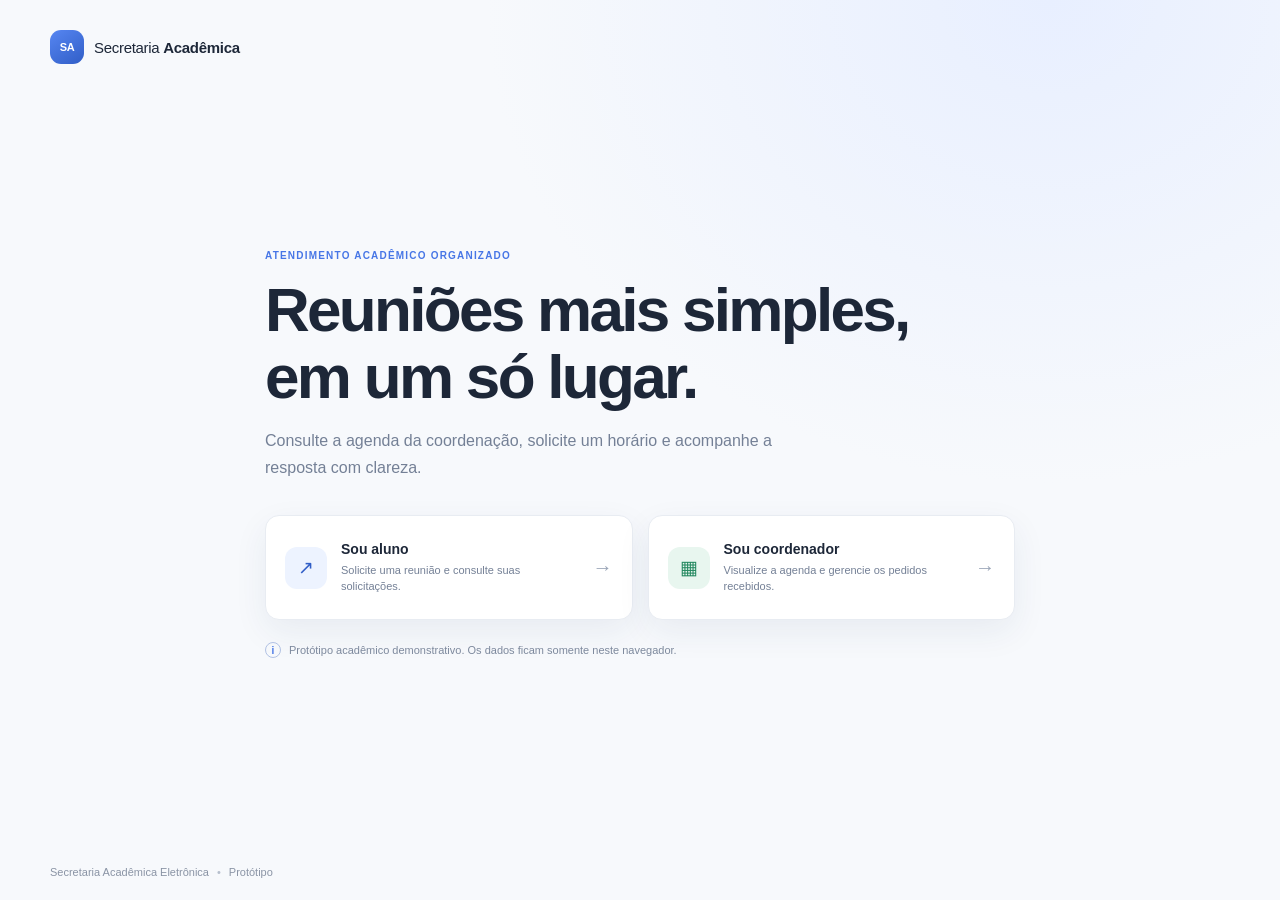
==== index.html @ 88408066 "Publish academic scheduling prototype Add a static academic scheduling prototype, documentation, tes" ====
<!doctype html>
<html lang="pt-BR">
<head>
  <meta charset="utf-8">
  <meta name="viewport" content="width=device-width, initial-scale=1">
  <meta name="description" content="Protótipo acadêmico para agendamento de reuniões entre alunos e coordenação.">
  <title>Secretaria Acadêmica | Agendamentos</title>
  <link rel="stylesheet" href="css/style.css">
</head>
<body class="landing-page">
  <main class="landing-shell">
    <a class="brand" href="index.html" aria-label="Secretaria Acadêmica, página inicial">
      <span class="brand-mark" aria-hidden="true">SA</span>
      <span>Secretaria <strong>Acadêmica</strong></span>
    </a>
    <section class="landing-content">
      <p class="eyebrow">Atendimento acadêmico organizado</p>
      <h1>Reuniões mais simples,<br>em um só lugar.</h1>
      <p class="lead">Consulte a agenda da coordenação, solicite um horário e acompanhe a resposta com clareza.</p>
      <div class="role-cards">
        <a class="role-card" href="aluno.html">
          <span class="role-icon student-icon" aria-hidden="true">↗</span>
          <span class="role-card-copy">
            <strong>Sou aluno</strong>
            <span>Solicite uma reunião e consulte suas solicitações.</span>
          </span>
          <span class="role-arrow" aria-hidden="true">→</span>
        </a>
        <a class="role-card" href="coordenador.html">
          <span class="role-icon coordinator-icon" aria-hidden="true">▦</span>
          <span class="role-card-copy">
            <strong>Sou coordenador</strong>
            <span>Visualize a agenda e gerencie os pedidos recebidos.</span>
          </span>
          <span class="role-arrow" aria-hidden="true">→</span>
        </a>
      </div>
      <p class="demo-note"><span aria-hidden="true">i</span> Protótipo acadêmico demonstrativo. Os dados ficam somente neste navegador.</p>
    </section>
    <footer class="landing-footer">Secretaria Acadêmica Eletrônica <span>•</span> Protótipo</footer>
  </main>
</body>
</html>
---- css/style.css ----
:root {
  color-scheme: light;
  --ink: #1d2738;
  --muted: #748096;
  --line: #e8ecf2;
  --paper: #ffffff;
  --canvas: #f6f8fb;
  --blue: #4776e6;
  --blue-dark: #315ec7;
  --blue-pale: #edf3ff;
  --green: #23885f;
  --green-pale: #e8f6ef;
  --amber: #ab710d;
  --amber-pale: #fff4dc;
  --red: #c34f56;
  --red-pale: #fff0ef;
  --shadow: 0 12px 34px rgba(34, 55, 94, .07);
  font-family: "Segoe UI", Arial, sans-serif;
  color: var(--ink);
  background: var(--canvas);
  font-synthesis: none;
  text-rendering: optimizeLegibility;
}

* { box-sizing: border-box; }
body { margin: 0; min-width: 320px; background: var(--canvas); }
button, input, textarea, select { font: inherit; }
button, a, input, textarea, select { -webkit-tap-highlight-color: transparent; }
button { color: inherit; }
a { color: inherit; text-decoration: none; }
button:focus-visible, a:focus-visible, input:focus-visible, textarea:focus-visible, select:focus-visible {
  outline: 3px solid rgba(71, 118, 230, .32);
  outline-offset: 2px;
}
h1, h2, h3, p { margin-top: 0; }
h1, h2, h3, .brand { font-family: "Segoe UI", Arial, sans-serif; }

.topbar {
  height: 72px;
  display: flex;
  align-items: center;
  gap: 48px;
  padding: 0 max(28px, calc((100vw - 1380px) / 2));
  background: var(--paper);
  border-bottom: 1px solid var(--line);
}
.brand { display: inline-flex; align-items: center; gap: 10px; white-space: nowrap; font-size: 15px; letter-spacing: -.3px; }
.brand strong { font-weight: 800; }
.brand-mark {
  display: grid;
  width: 34px;
  height: 34px;
  place-items: center;
  border-radius: 11px;
  background: linear-gradient(145deg, #5686f2, #315ec7);
  color: white;
  font-size: 11px;
  font-weight: 800;
  letter-spacing: -.5px;
}
.top-nav { display: flex; align-items: center; gap: 8px; height: 100%; }
.nav-link { height: 100%; display: inline-flex; align-items: center; padding: 0 14px; color: var(--muted); font-size: 13px; font-weight: 600; border-bottom: 2px solid transparent; }
.nav-link:hover, .nav-link.active { color: var(--blue-dark); }
.nav-link.active { border-bottom-color: var(--blue); }
.back-link { margin-left: auto; font-size: 13px; font-weight: 600; color: var(--muted); }
.back-link:hover, .site-footer a:hover { color: var(--blue-dark); }
.page-shell { width: min(1380px, calc(100% - 56px)); margin: 38px auto 54px; }
.page-heading { display: flex; align-items: center; justify-content: space-between; gap: 24px; margin-bottom: 26px; }
.page-heading h1 { margin: 0 0 7px; font-size: clamp(26px, 3vw, 34px); letter-spacing: -1.15px; line-height: 1.2; }
.page-heading p:not(.eyebrow) { margin: 0; color: var(--muted); font-size: 14px; line-height: 1.55; }
.eyebrow { margin: 0 0 7px; color: var(--blue); text-transform: uppercase; letter-spacing: 1.2px; font-size: 10px; font-weight: 700; }
.heading-badge { display: inline-flex; align-items: center; gap: 8px; padding: 10px 13px; border: 1px solid #f0dfb8; border-radius: 999px; background: #fffaf0; color: #876117; font-size: 12px; font-weight: 600; white-space: nowrap; }
.panel { background: var(--paper); border: 1px solid var(--line); border-radius: 15px; box-shadow: var(--shadow); }
.panel-heading { display: flex; align-items: center; justify-content: space-between; gap: 15px; }
.panel-heading h2 { margin: 0; font-size: 17px; letter-spacing: -.4px; }
.panel-heading .eyebrow { margin-bottom: 4px; }
.message-banner { margin: -7px 0 20px; padding: 12px 15px; border-radius: 10px; font-size: 13px; line-height: 1.5; }
.message-banner[hidden] { display: none; }
.message-banner.success { color: #176745; background: var(--green-pale); border: 1px solid #ccebd9; }
.message-banner.error { color: #983b43; background: var(--red-pale); border: 1px solid #f4d0d0; }
.message-banner.info { color: #3659a5; background: var(--blue-pale); border: 1px solid #d6e2fc; }
.button { min-height: 40px; display: inline-flex; align-items: center; justify-content: center; gap: 9px; padding: 0 16px; border: 0; border-radius: 9px; cursor: pointer; font-size: 12px; font-weight: 700; transition: background .16s ease, transform .16s ease; }
.button:hover { transform: translateY(-1px); }
.button-primary { background: var(--blue); color: white; box-shadow: 0 4px 10px rgba(71, 118, 230, .16); }
.button-primary:hover { background: var(--blue-dark); }
.button-secondary { background: var(--blue-pale); color: var(--blue-dark); }
.button-secondary:hover { background: #e1eaff; }
.icon-button { width: 32px; height: 32px; display: inline-grid; place-items: center; border: 1px solid var(--line); border-radius: 8px; background: white; color: #5e6c84; cursor: pointer; font-size: 21px; line-height: 1; }
.icon-button:hover { border-color: #c9d6f2; color: var(--blue-dark); background: #f8faff; }
.calendar-controls { display: inline-flex; align-items: center; gap: 10px; }
.calendar-controls > strong { min-width: 118px; text-align: center; font-size: 13px; }
.calendar-legend { display: flex; align-items: center; flex-wrap: wrap; gap: 17px; padding-top: 14px; color: var(--muted); font-size: 11px; }
.calendar-legend span { display: inline-flex; align-items: center; gap: 7px; }
.legend-dot, .status-dot { display: inline-block; flex: 0 0 auto; width: 8px; height: 8px; border-radius: 50%; }
.available-dot { background: #55b787; }
.approved-dot { background: #3ba876; }
.pending-dot { background: #e8af41; }
.refused-dot, .unavailable-dot { background: #d66b70; }
.site-footer { display: flex; justify-content: space-between; width: min(1380px, calc(100% - 56px)); margin: 0 auto; padding: 20px 0 24px; border-top: 1px solid var(--line); color: #8a94a5; font-size: 11px; }
.site-footer a { color: #68758a; }
.privacy-note { margin: 17px 0 0; color: #8a94a5; font-size: 11px; line-height: 1.5; }
.helper-text { margin: 0; color: var(--muted); font-size: 12px; line-height: 1.55; }
.visually-hidden { position: absolute; width: 1px; height: 1px; padding: 0; margin: -1px; overflow: hidden; clip: rect(0, 0, 0, 0); white-space: nowrap; border: 0; }

.landing-page { min-height: 100vh; display: flex; justify-content: center; background: radial-gradient(ellipse at 82% 0%, #e8efff 0, transparent 38%), #f7f9fc; }
.landing-shell { width: min(1180px, calc(100% - 56px)); min-height: 100vh; display: flex; flex-direction: column; padding: 30px 0 22px; }
.landing-content { width: min(750px, 100%); margin: auto; padding: 50px 0 72px; }
.landing-content .eyebrow { margin-bottom: 16px; }
.landing-content h1 { margin: 0 0 16px; font-size: clamp(39px, 6vw, 62px); line-height: 1.08; letter-spacing: -2.7px; }
.lead { max-width: 570px; margin: 0 0 34px; color: var(--muted); font-size: 16px; line-height: 1.7; }
.role-cards { display: grid; grid-template-columns: repeat(2, minmax(0, 1fr)); gap: 15px; }
.role-card { display: flex; align-items: center; gap: 14px; min-height: 105px; padding: 19px; border: 1px solid var(--line); border-radius: 14px; background: white; box-shadow: var(--shadow); transition: transform .18s ease, border-color .18s ease; }
.role-card:hover { transform: translateY(-3px); border-color: #cddafa; }
.role-icon { width: 42px; height: 42px; display: grid; place-items: center; border-radius: 12px; font-size: 19px; font-weight: 700; }
.student-icon { color: var(--blue-dark); background: var(--blue-pale); }
.coordinator-icon { color: var(--green); background: var(--green-pale); }
.role-card-copy { display: flex; flex: 1; flex-direction: column; gap: 5px; }
.role-card-copy strong { font-family: "Segoe UI", Arial, sans-serif; font-size: 14px; }
.role-card-copy > span { color: var(--muted); font-size: 11px; line-height: 1.5; }
.role-arrow { color: #9aa5b7; font-size: 20px; }
.demo-note { display: flex; align-items: center; gap: 8px; margin: 22px 0 0; color: #7d899d; font-size: 11px; }
.demo-note > span, .info-symbol { width: 16px; height: 16px; display: inline-grid; place-items: center; border: 1px solid #b2c2e4; border-radius: 50%; color: var(--blue); font-size: 10px; font-weight: 700; }
.landing-footer { display: flex; gap: 8px; color: #8a94a5; font-size: 11px; }
.landing-footer span { color: #b6bfcd; }

@media (max-width: 760px) {
  .topbar { height: 62px; gap: 14px; padding: 0 18px; }
  .brand { font-size: 13px; }
  .brand-mark { width: 31px; height: 31px; }
  .top-nav { gap: 0; margin-left: auto; }
  .nav-link { padding: 0 8px; font-size: 11px; }
  .back-link { display: none; }
  .page-shell { width: calc(100% - 32px); margin: 26px auto 38px; }
  .page-heading { align-items: flex-start; }
  .page-heading h1 { font-size: 27px; }
  .page-heading p:not(.eyebrow) { max-width: 500px; font-size: 12px; }
  .heading-badge { padding: 8px 10px; font-size: 10px; }
  .site-footer { width: calc(100% - 32px); }
  .landing-shell { width: calc(100% - 36px); }
  .landing-content { padding: 40px 0 54px; }
  .landing-content h1 { letter-spacing: -1.8px; }
}
@media (max-width: 500px) {
  .topbar { gap: 6px; padding: 0 12px; }
  .brand { gap: 7px; font-size: 11px; }
  .brand-mark { width: 28px; height: 28px; }
  .nav-link { padding: 0 6px; font-size: 10px; }
  .role-cards { grid-template-columns: 1fr; }
  .role-card { min-height: 90px; }
  .page-heading { display: block; }
  .heading-badge { margin-top: 14px; }
}
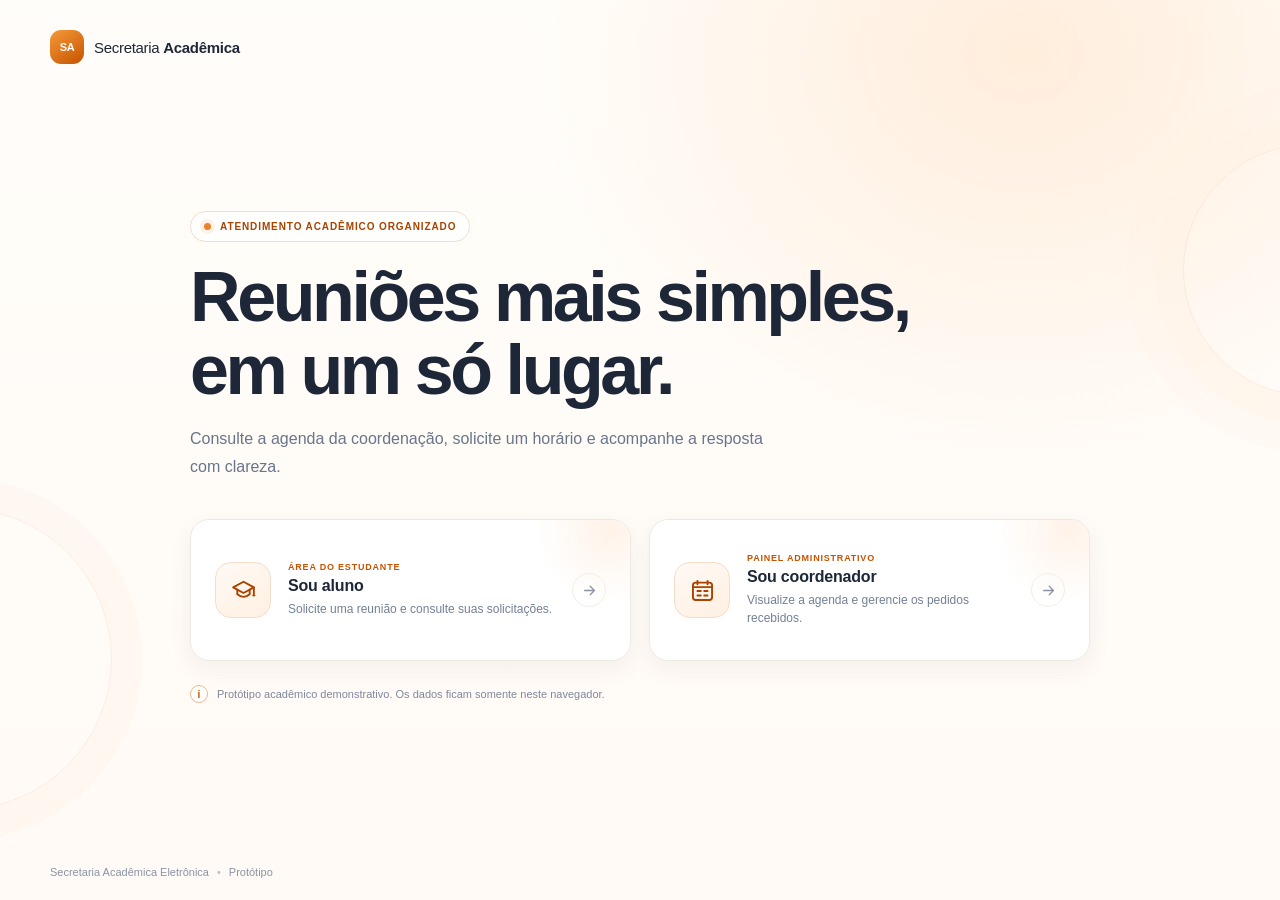
==== commit 2100d9b0: "Modernize landing page Co-authored-by: Copilot <223556219+Copilot@users.noreply.github.com>" ====
--- a/index.html
+++ b/index.html
@@ -14,28 +14,49 @@
       <span>Secretaria <strong>Acadêmica</strong></span>
     </a>
     <section class="landing-content">
-      <p class="eyebrow">Atendimento acadêmico organizado</p>
+      <p class="eyebrow"><span class="hero-status-dot" aria-hidden="true"></span> Atendimento acadêmico organizado</p>
       <h1>Reuniões mais simples,<br>em um só lugar.</h1>
       <p class="lead">Consulte a agenda da coordenação, solicite um horário e acompanhe a resposta com clareza.</p>
       <div class="role-cards">
         <a class="role-card" href="aluno.html">
-          <span class="role-icon student-icon" aria-hidden="true">↗</span>
+          <span class="role-icon student-icon" aria-hidden="true">
+            <svg viewBox="0 0 24 24" fill="none" focusable="false">
+              <path d="m2.8 9.2 9.2-5 9.2 5-9.2 5-9.2-5Z" stroke="currentColor" stroke-width="1.7" stroke-linejoin="round"/>
+              <path d="M6.5 11.3v4.1c3.4 2.8 7.6 2.8 11 0v-4.1M21.2 9.2v5.3" stroke="currentColor" stroke-width="1.7" stroke-linecap="round" stroke-linejoin="round"/>
+              <circle cx="21.2" cy="16.2" r="1.2" fill="currentColor"/>
+            </svg>
+          </span>
           <span class="role-card-copy">
+            <span class="role-kicker">Área do estudante</span>
             <strong>Sou aluno</strong>
             <span>Solicite uma reunião e consulte suas solicitações.</span>
           </span>
-          <span class="role-arrow" aria-hidden="true">→</span>
+          <span class="role-arrow" aria-hidden="true">
+            <svg viewBox="0 0 24 24" fill="none" focusable="false">
+              <path d="M5 12h14m-6-6 6 6-6 6" stroke="currentColor" stroke-width="1.8" stroke-linecap="round" stroke-linejoin="round"/>
+            </svg>
+          </span>
         </a>
         <a class="role-card" href="coordenador.html">
-          <span class="role-icon coordinator-icon" aria-hidden="true">▦</span>
+          <span class="role-icon coordinator-icon" aria-hidden="true">
+            <svg viewBox="0 0 24 24" fill="none" focusable="false">
+              <rect x="3.5" y="5" width="17" height="15.5" rx="2.4" stroke="currentColor" stroke-width="1.7"/>
+              <path d="M7.5 3.5v3M16.5 3.5v3M3.5 9h17M7.5 12.5h3m3 0h3m-9 4h3m3 0h3" stroke="currentColor" stroke-width="1.7" stroke-linecap="round"/>
+            </svg>
+          </span>
           <span class="role-card-copy">
+            <span class="role-kicker">Painel administrativo</span>
             <strong>Sou coordenador</strong>
             <span>Visualize a agenda e gerencie os pedidos recebidos.</span>
           </span>
-          <span class="role-arrow" aria-hidden="true">→</span>
+          <span class="role-arrow" aria-hidden="true">
+            <svg viewBox="0 0 24 24" fill="none" focusable="false">
+              <path d="M5 12h14m-6-6 6 6-6 6" stroke="currentColor" stroke-width="1.8" stroke-linecap="round" stroke-linejoin="round"/>
+            </svg>
+          </span>
         </a>
       </div>
-      <p class="demo-note"><span aria-hidden="true">i</span> Protótipo acadêmico demonstrativo. Os dados ficam somente neste navegador.</p>
+      <p class="demo-note"><span class="demo-note-icon" aria-hidden="true">i</span> Protótipo acadêmico demonstrativo. Os dados ficam somente neste navegador.</p>
     </section>
     <footer class="landing-footer">Secretaria Acadêmica Eletrônica <span>•</span> Protótipo</footer>
   </main>
--- a/css/style.css
+++ b/css/style.css
@@ -4,10 +4,10 @@
   --muted: #748096;
   --line: #e8ecf2;
   --paper: #ffffff;
-  --canvas: #f6f8fb;
-  --blue: #4776e6;
-  --blue-dark: #315ec7;
-  --blue-pale: #edf3ff;
+  --canvas: #fffaf5;
+  --orange: #c65300;
+  --orange-dark: #a84300;
+  --orange-pale: #fff1e5;
   --green: #23885f;
   --green-pale: #e8f6ef;
   --amber: #ab710d;
@@ -29,7 +29,7 @@
 button { color: inherit; }
 a { color: inherit; text-decoration: none; }
 button:focus-visible, a:focus-visible, input:focus-visible, textarea:focus-visible, select:focus-visible {
-  outline: 3px solid rgba(71, 118, 230, .32);
+  outline: 3px solid rgba(198, 83, 0, .32);
   outline-offset: 2px;
 }
 h1, h2, h3, p { margin-top: 0; }
@@ -52,7 +52,7 @@
   height: 34px;
   place-items: center;
   border-radius: 11px;
-  background: linear-gradient(145deg, #5686f2, #315ec7);
+  background: linear-gradient(145deg, #f59a38, #c65300);
   color: white;
   font-size: 11px;
   font-weight: 800;
@@ -60,15 +60,15 @@
 }
 .top-nav { display: flex; align-items: center; gap: 8px; height: 100%; }
 .nav-link { height: 100%; display: inline-flex; align-items: center; padding: 0 14px; color: var(--muted); font-size: 13px; font-weight: 600; border-bottom: 2px solid transparent; }
-.nav-link:hover, .nav-link.active { color: var(--blue-dark); }
-.nav-link.active { border-bottom-color: var(--blue); }
+.nav-link:hover, .nav-link.active { color: var(--orange-dark); }
+.nav-link.active { border-bottom-color: var(--orange); }
 .back-link { margin-left: auto; font-size: 13px; font-weight: 600; color: var(--muted); }
-.back-link:hover, .site-footer a:hover { color: var(--blue-dark); }
+.back-link:hover, .site-footer a:hover { color: var(--orange-dark); }
 .page-shell { width: min(1380px, calc(100% - 56px)); margin: 38px auto 54px; }
 .page-heading { display: flex; align-items: center; justify-content: space-between; gap: 24px; margin-bottom: 26px; }
 .page-heading h1 { margin: 0 0 7px; font-size: clamp(26px, 3vw, 34px); letter-spacing: -1.15px; line-height: 1.2; }
 .page-heading p:not(.eyebrow) { margin: 0; color: var(--muted); font-size: 14px; line-height: 1.55; }
-.eyebrow { margin: 0 0 7px; color: var(--blue); text-transform: uppercase; letter-spacing: 1.2px; font-size: 10px; font-weight: 700; }
+.eyebrow { margin: 0 0 7px; color: var(--orange); text-transform: uppercase; letter-spacing: 1.2px; font-size: 10px; font-weight: 700; }
 .heading-badge { display: inline-flex; align-items: center; gap: 8px; padding: 10px 13px; border: 1px solid #f0dfb8; border-radius: 999px; background: #fffaf0; color: #876117; font-size: 12px; font-weight: 600; white-space: nowrap; }
 .panel { background: var(--paper); border: 1px solid var(--line); border-radius: 15px; box-shadow: var(--shadow); }
 .panel-heading { display: flex; align-items: center; justify-content: space-between; gap: 15px; }
@@ -78,17 +78,30 @@
 .message-banner[hidden] { display: none; }
 .message-banner.success { color: #176745; background: var(--green-pale); border: 1px solid #ccebd9; }
 .message-banner.error { color: #983b43; background: var(--red-pale); border: 1px solid #f4d0d0; }
-.message-banner.info { color: #3659a5; background: var(--blue-pale); border: 1px solid #d6e2fc; }
+.message-banner.info { color: var(--orange-dark); background: var(--orange-pale); border: 1px solid #f2c9a7; }
 .button { min-height: 40px; display: inline-flex; align-items: center; justify-content: center; gap: 9px; padding: 0 16px; border: 0; border-radius: 9px; cursor: pointer; font-size: 12px; font-weight: 700; transition: background .16s ease, transform .16s ease; }
 .button:hover { transform: translateY(-1px); }
-.button-primary { background: var(--blue); color: white; box-shadow: 0 4px 10px rgba(71, 118, 230, .16); }
-.button-primary:hover { background: var(--blue-dark); }
-.button-secondary { background: var(--blue-pale); color: var(--blue-dark); }
-.button-secondary:hover { background: #e1eaff; }
+.button-primary { background: var(--orange); color: white; box-shadow: 0 4px 10px rgba(198, 83, 0, .18); }
+.button-primary:hover { background: var(--orange-dark); }
+.button-secondary { background: var(--orange-pale); color: var(--orange-dark); }
+.button-secondary:hover { background: #ffe4cd; }
 .icon-button { width: 32px; height: 32px; display: inline-grid; place-items: center; border: 1px solid var(--line); border-radius: 8px; background: white; color: #5e6c84; cursor: pointer; font-size: 21px; line-height: 1; }
-.icon-button:hover { border-color: #c9d6f2; color: var(--blue-dark); background: #f8faff; }
+.icon-button:hover { border-color: #e9b88f; color: var(--orange-dark); background: #fffaf5; }
 .calendar-controls { display: inline-flex; align-items: center; gap: 10px; }
 .calendar-controls > strong { min-width: 118px; text-align: center; font-size: 13px; }
+.calendar-grid { width: 100%; }
+.month-grid { display: grid; grid-template-columns: repeat(7, minmax(0, 1fr)); }
+.weekday-label { padding: 10px 4px; text-align: center; color: #8b95a6; font-size: 10px; font-weight: 700; text-transform: uppercase; letter-spacing: .45px; }
+.calendar-day { position: relative; min-width: 0; min-height: 72px; padding: 7px 5px; border: 1px solid #edf0f5; background: white; text-align: center; cursor: default; }
+.calendar-day:not(.calendar-day-readonly):hover:not(:disabled) { z-index: 1; border-color: #e9b88f; background: #fffaf5; cursor: pointer; }
+.calendar-day:disabled { cursor: default; }
+.calendar-day.outside-month { color: #c0c6d0; background: #fbfcfe; }
+.calendar-day.is-past { color: #bdc3cc; background: #f8f9fb; }
+.calendar-day.is-today .day-number { border: 1px solid #e8ad7d; color: var(--orange-dark); }
+.calendar-day.is-selected { z-index: 2; background: var(--orange-pale); box-shadow: inset 0 0 0 1px var(--orange); }
+.day-number { display: inline-grid; min-width: 25px; height: 25px; place-items: center; border-radius: 50%; font-size: 11px; font-weight: 600; }
+.day-indicators { display: flex; justify-content: center; gap: 3px; margin-top: 5px; }
+.day-indicators .legend-dot { width: 5px; height: 5px; }
 .calendar-legend { display: flex; align-items: center; flex-wrap: wrap; gap: 17px; padding-top: 14px; color: var(--muted); font-size: 11px; }
 .calendar-legend span { display: inline-flex; align-items: center; gap: 7px; }
 .legend-dot, .status-dot { display: inline-block; flex: 0 0 auto; width: 8px; height: 8px; border-radius: 50%; }
@@ -102,24 +115,34 @@
 .helper-text { margin: 0; color: var(--muted); font-size: 12px; line-height: 1.55; }
 .visually-hidden { position: absolute; width: 1px; height: 1px; padding: 0; margin: -1px; overflow: hidden; clip: rect(0, 0, 0, 0); white-space: nowrap; border: 0; }
 
-.landing-page { min-height: 100vh; display: flex; justify-content: center; background: radial-gradient(ellipse at 82% 0%, #e8efff 0, transparent 38%), #f7f9fc; }
-.landing-shell { width: min(1180px, calc(100% - 56px)); min-height: 100vh; display: flex; flex-direction: column; padding: 30px 0 22px; }
-.landing-content { width: min(750px, 100%); margin: auto; padding: 50px 0 72px; }
-.landing-content .eyebrow { margin-bottom: 16px; }
-.landing-content h1 { margin: 0 0 16px; font-size: clamp(39px, 6vw, 62px); line-height: 1.08; letter-spacing: -2.7px; }
-.lead { max-width: 570px; margin: 0 0 34px; color: var(--muted); font-size: 16px; line-height: 1.7; }
-.role-cards { display: grid; grid-template-columns: repeat(2, minmax(0, 1fr)); gap: 15px; }
-.role-card { display: flex; align-items: center; gap: 14px; min-height: 105px; padding: 19px; border: 1px solid var(--line); border-radius: 14px; background: white; box-shadow: var(--shadow); transition: transform .18s ease, border-color .18s ease; }
-.role-card:hover { transform: translateY(-3px); border-color: #cddafa; }
-.role-icon { width: 42px; height: 42px; display: grid; place-items: center; border-radius: 12px; font-size: 19px; font-weight: 700; }
-.student-icon { color: var(--blue-dark); background: var(--blue-pale); }
-.coordinator-icon { color: var(--green); background: var(--green-pale); }
-.role-card-copy { display: flex; flex: 1; flex-direction: column; gap: 5px; }
-.role-card-copy strong { font-family: "Segoe UI", Arial, sans-serif; font-size: 14px; }
-.role-card-copy > span { color: var(--muted); font-size: 11px; line-height: 1.5; }
-.role-arrow { color: #9aa5b7; font-size: 20px; }
-.demo-note { display: flex; align-items: center; gap: 8px; margin: 22px 0 0; color: #7d899d; font-size: 11px; }
-.demo-note > span, .info-symbol { width: 16px; height: 16px; display: inline-grid; place-items: center; border: 1px solid #b2c2e4; border-radius: 50%; color: var(--blue); font-size: 10px; font-weight: 700; }
+.landing-page { position: relative; min-height: 100vh; display: flex; justify-content: center; overflow: hidden; background: radial-gradient(ellipse at 80% 6%, rgba(255, 218, 183, .44), transparent 34%), linear-gradient(180deg, #fffdfa 0%, #fffaf5 100%); }
+.landing-page::before, .landing-page::after { position: fixed; z-index: 0; width: 250px; height: 250px; border: 1px solid rgba(198, 83, 0, .08); border-radius: 50%; content: ""; pointer-events: none; }
+.landing-page::before { top: 16%; right: -155px; box-shadow: 0 0 0 28px rgba(255, 241, 229, .38), 0 0 0 57px rgba(255, 241, 229, .24); }
+.landing-page::after { bottom: 10%; left: -190px; width: 300px; height: 300px; box-shadow: 0 0 0 30px rgba(255, 241, 229, .34); }
+.landing-shell { position: relative; z-index: 1; width: min(1180px, calc(100% - 56px)); min-height: 100vh; display: flex; flex-direction: column; padding: 30px 0 22px; }
+.landing-content { width: min(900px, 100%); margin: auto; padding: 70px 0 86px; }
+.landing-content .eyebrow { display: inline-flex; align-items: center; gap: 9px; margin-bottom: 19px; padding: 9px 13px; border: 1px solid #f3ddcb; border-radius: 999px; background: rgba(255, 255, 255, .76); color: var(--orange-dark); letter-spacing: .9px; }
+.hero-status-dot { width: 7px; height: 7px; border-radius: 50%; background: #e7832c; box-shadow: 0 0 0 4px #fff1e5; }
+.landing-content h1 { max-width: 780px; margin: 0 0 18px; font-size: clamp(43px, 6.5vw, 70px); line-height: 1.045; letter-spacing: -3.4px; }
+.lead { max-width: 600px; margin: 0 0 38px; color: #68758a; font-size: 16px; line-height: 1.75; }
+.role-cards { display: grid; grid-template-columns: repeat(2, minmax(0, 1fr)); gap: 18px; }
+.role-card { position: relative; isolation: isolate; display: flex; align-items: center; gap: 17px; min-height: 142px; overflow: hidden; padding: 24px; border: 1px solid #ece8e2; border-radius: 19px; background: rgba(255, 255, 255, .94); box-shadow: 0 8px 26px rgba(61, 43, 26, .055); transition: transform .24s cubic-bezier(.2, .75, .25, 1), border-color .24s ease, box-shadow .24s ease; }
+.role-card::before { position: absolute; z-index: -1; top: -65px; right: -55px; width: 150px; height: 150px; border-radius: 50%; background: radial-gradient(circle, rgba(255, 241, 229, .88), rgba(255, 241, 229, 0) 70%); content: ""; transition: transform .28s ease, opacity .28s ease; }
+.role-card:hover, .role-card:focus-visible { z-index: 2; transform: translateY(-8px); border-color: #e9b88f; box-shadow: 0 22px 42px rgba(103, 65, 30, .13); }
+.role-card:hover::before, .role-card:focus-visible::before { transform: scale(1.3); }
+.role-icon { flex: 0 0 auto; width: 56px; height: 56px; display: grid; place-items: center; border: 1px solid #f3ddcb; border-radius: 16px; background: linear-gradient(145deg, #fffaf5, #fff0e2); color: var(--orange-dark); }
+.role-icon svg { width: 27px; height: 27px; }
+.student-icon { color: var(--orange-dark); }
+.coordinator-icon { color: var(--orange-dark); }
+.role-card-copy { display: flex; min-width: 0; flex: 1; flex-direction: column; gap: 5px; }
+.role-card-copy .role-kicker { color: var(--orange); font-size: 9px; font-weight: 700; letter-spacing: .8px; text-transform: uppercase; }
+.role-card-copy strong { font-family: "Segoe UI", Arial, sans-serif; font-size: 16px; letter-spacing: -.2px; }
+.role-card-copy > span:last-child { color: var(--muted); font-size: 12px; line-height: 1.5; }
+.role-arrow { flex: 0 0 auto; width: 34px; height: 34px; display: grid; place-items: center; border: 1px solid #f0ede8; border-radius: 50%; color: #8a94a5; transition: transform .24s ease, border-color .24s ease, background .24s ease, color .24s ease; }
+.role-arrow svg { width: 17px; height: 17px; }
+.role-card:hover .role-arrow, .role-card:focus-visible .role-arrow { transform: translateX(3px); border-color: var(--orange); background: var(--orange); color: white; }
+.demo-note { display: flex; align-items: center; gap: 9px; margin: 24px 0 0; color: #7d899d; font-size: 11px; }
+.demo-note > .demo-note-icon, .info-symbol { width: 18px; height: 18px; display: inline-grid; flex: 0 0 auto; place-items: center; border: 1px solid #e9b88f; border-radius: 50%; background: white; color: var(--orange); font-size: 10px; font-weight: 700; }
 .landing-footer { display: flex; gap: 8px; color: #8a94a5; font-size: 11px; }
 .landing-footer span { color: #b6bfcd; }
 
@@ -137,16 +160,31 @@
   .heading-badge { padding: 8px 10px; font-size: 10px; }
   .site-footer { width: calc(100% - 32px); }
   .landing-shell { width: calc(100% - 36px); }
-  .landing-content { padding: 40px 0 54px; }
+  .landing-content { padding: 48px 0 60px; }
   .landing-content h1 { letter-spacing: -1.8px; }
+}
+@media (max-width: 580px) {
+  .calendar-day { min-height: 57px; padding: 4px 2px; }
+  .weekday-label { padding: 8px 1px; font-size: 8px; }
+  .day-number { min-width: 22px; height: 22px; font-size: 10px; }
 }
 @media (max-width: 500px) {
   .topbar { gap: 6px; padding: 0 12px; }
   .brand { gap: 7px; font-size: 11px; }
   .brand-mark { width: 28px; height: 28px; }
   .nav-link { padding: 0 6px; font-size: 10px; }
-  .role-cards { grid-template-columns: 1fr; }
-  .role-card { min-height: 90px; }
+  .role-cards { grid-template-columns: 1fr; gap: 12px; }
+  .role-card { min-height: 108px; padding: 17px; gap: 12px; border-radius: 15px; }
+  .role-icon { width: 46px; height: 46px; border-radius: 13px; }
+  .role-icon svg { width: 23px; height: 23px; }
+  .role-card:hover, .role-card:focus-visible { transform: translateY(-5px); }
+  .landing-content h1 { font-size: clamp(39px, 11vw, 52px); letter-spacing: -2px; }
+  .lead { font-size: 14px; }
+  .landing-page::before { right: -210px; }
+  .landing-page::after { left: -240px; }
   .page-heading { display: block; }
   .heading-badge { margin-top: 14px; }
 }
+@media (prefers-reduced-motion: reduce) {
+  *, *::before, *::after { scroll-behavior: auto !important; transition-duration: .01ms !important; animation-duration: .01ms !important; animation-iteration-count: 1 !important; }
+}
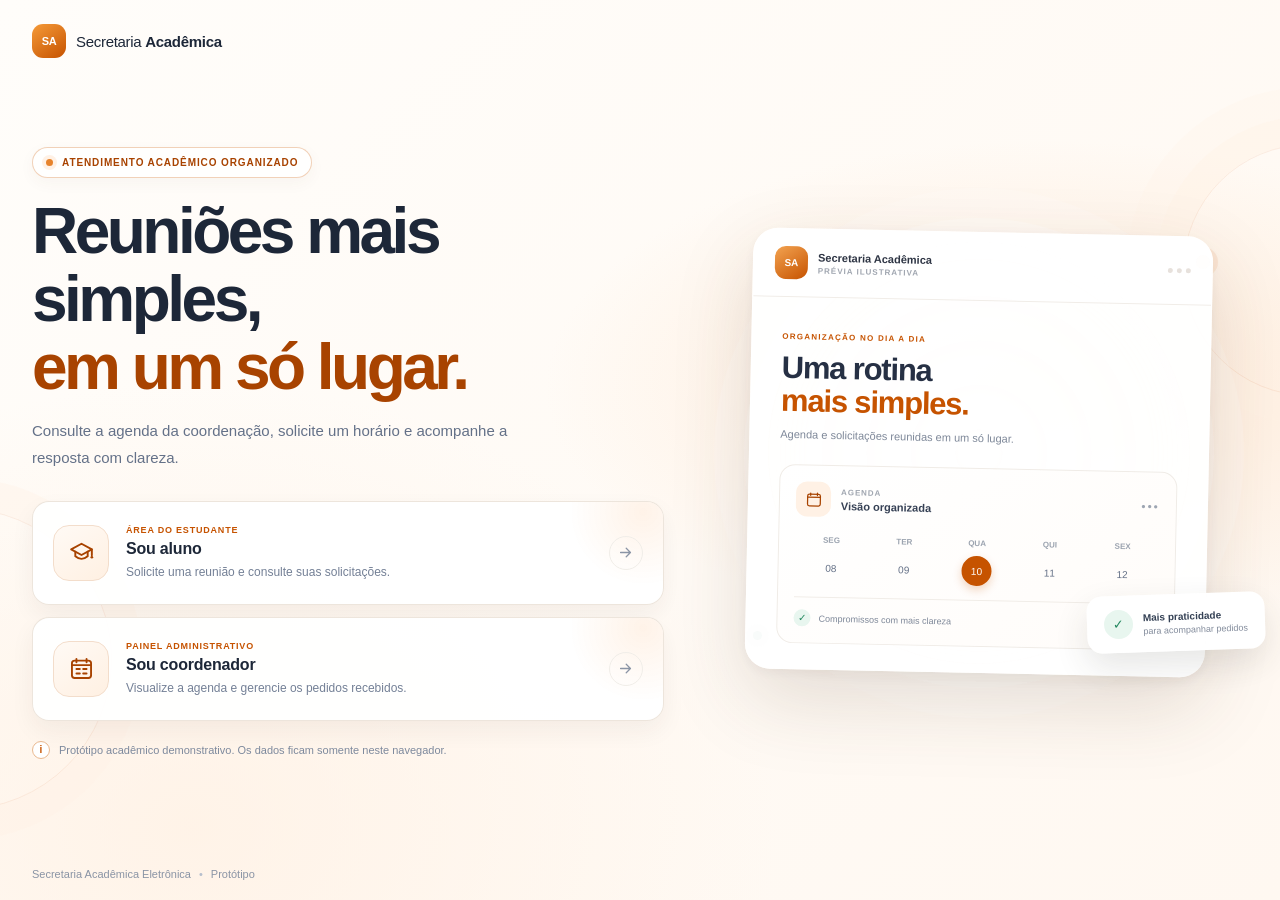
==== commit 2d7e44ae: "Refresh academic portal home page Co-authored-by: Copilot <223556219+Copilot@users.noreply.github.co" ====
--- a/index.html
+++ b/index.html
@@ -15,7 +15,7 @@
     </a>
     <section class="landing-content">
       <p class="eyebrow"><span class="hero-status-dot" aria-hidden="true"></span> Atendimento acadêmico organizado</p>
-      <h1>Reuniões mais simples,<br>em um só lugar.</h1>
+      <h1>Reuniões mais simples,<br><span>em um só lugar.</span></h1>
       <p class="lead">Consulte a agenda da coordenação, solicite um horário e acompanhe a resposta com clareza.</p>
       <div class="role-cards">
         <a class="role-card" href="aluno.html">
@@ -58,6 +58,43 @@
       </div>
       <p class="demo-note"><span class="demo-note-icon" aria-hidden="true">i</span> Protótipo acadêmico demonstrativo. Os dados ficam somente neste navegador.</p>
     </section>
+    <div class="landing-visual" aria-hidden="true">
+      <div class="visual-orbit visual-orbit-one"></div>
+      <div class="visual-orbit visual-orbit-two"></div>
+      <div class="preview-window">
+        <div class="preview-window-header">
+          <span class="preview-brand-mark">SA</span>
+          <span class="preview-brand-copy"><strong>Secretaria Acadêmica</strong><small>PRÉVIA ILUSTRATIVA</small></span>
+          <span class="preview-window-dots"><i></i><i></i><i></i></span>
+        </div>
+        <div class="preview-content">
+          <div class="preview-heading">
+            <span class="preview-kicker">ORGANIZAÇÃO NO DIA A DIA</span>
+            <strong>Uma rotina<br><span>mais simples.</span></strong>
+            <p>Agenda e solicitações reunidas em um só lugar.</p>
+          </div>
+          <div class="preview-agenda">
+            <div class="preview-agenda-heading">
+              <span class="preview-calendar-icon">
+                <svg viewBox="0 0 24 24" fill="none" focusable="false">
+                  <rect x="3.5" y="5" width="17" height="15.5" rx="2.4" stroke="currentColor" stroke-width="1.7"/>
+                  <path d="M7.5 3.5v3M16.5 3.5v3M3.5 9h17" stroke="currentColor" stroke-width="1.7" stroke-linecap="round"/>
+                </svg>
+              </span>
+              <span><small>AGENDA</small><strong>Visão organizada</strong></span>
+              <span class="preview-agenda-more">•••</span>
+            </div>
+            <div class="preview-weekdays"><span>SEG</span><span>TER</span><span>QUA</span><span>QUI</span><span>SEX</span></div>
+            <div class="preview-days"><i>08</i><i>09</i><i class="preview-day-active">10</i><i>11</i><i>12</i></div>
+            <div class="preview-agenda-footer"><span class="preview-check">✓</span><span>Compromissos com mais clareza</span></div>
+          </div>
+        </div>
+      </div>
+      <div class="preview-float-card">
+        <span class="preview-float-icon">✓</span>
+        <span><strong>Mais praticidade</strong><small>para acompanhar pedidos</small></span>
+      </div>
+    </div>
     <footer class="landing-footer">Secretaria Acadêmica Eletrônica <span>•</span> Protótipo</footer>
   </main>
 </body>
--- a/css/style.css
+++ b/css/style.css
@@ -62,8 +62,30 @@
 .nav-link { height: 100%; display: inline-flex; align-items: center; padding: 0 14px; color: var(--muted); font-size: 13px; font-weight: 600; border-bottom: 2px solid transparent; }
 .nav-link:hover, .nav-link.active { color: var(--orange-dark); }
 .nav-link.active { border-bottom-color: var(--orange); }
-.back-link { margin-left: auto; font-size: 13px; font-weight: 600; color: var(--muted); }
-.back-link:hover, .site-footer a:hover { color: var(--orange-dark); }
+.back-link, .site-footer a {
+  display: inline-flex;
+  align-items: center;
+  justify-content: center;
+  gap: 8px;
+  border: 1px solid #f0dfce;
+  border-radius: 12px;
+  background: linear-gradient(145deg, #fff 0%, #fff8f1 100%);
+  color: var(--orange-dark);
+  font-size: 12px;
+  font-weight: 700;
+  box-shadow: 0 3px 9px rgba(65, 48, 34, .045);
+  transition: transform .16s ease, border-color .16s ease, background .16s ease, box-shadow .16s ease;
+}
+.back-link { min-height: 40px; margin-left: auto; padding: 0 14px; }
+.back-link-icon { width: 16px; height: 16px; flex: 0 0 auto; transition: transform .16s ease; }
+.back-link:hover, .site-footer a:hover {
+  transform: translateY(-1px);
+  border-color: #e7bc9a;
+  background: #fff3e8;
+  color: var(--orange-dark);
+  box-shadow: 0 6px 14px rgba(100, 63, 34, .09);
+}
+.back-link:hover .back-link-icon { transform: translateX(-2px); }
 .page-shell { width: min(1380px, calc(100% - 56px)); margin: 38px auto 54px; }
 .page-heading { display: flex; align-items: center; justify-content: space-between; gap: 24px; margin-bottom: 26px; }
 .page-heading h1 { margin: 0 0 7px; font-size: clamp(26px, 3vw, 34px); letter-spacing: -1.15px; line-height: 1.2; }
@@ -85,6 +107,8 @@
 .button-primary:hover { background: var(--orange-dark); }
 .button-secondary { background: var(--orange-pale); color: var(--orange-dark); }
 .button-secondary:hover { background: #ffe4cd; }
+.button-danger { border: 1px solid #f1d0d0; background: #fff5f4; color: #a63e45; }
+.button-danger:hover { border-color: #e7aaaa; background: #ffe9e7; }
 .icon-button { width: 32px; height: 32px; display: inline-grid; place-items: center; border: 1px solid var(--line); border-radius: 8px; background: white; color: #5e6c84; cursor: pointer; font-size: 21px; line-height: 1; }
 .icon-button:hover { border-color: #e9b88f; color: var(--orange-dark); background: #fffaf5; }
 .calendar-controls { display: inline-flex; align-items: center; gap: 10px; }
@@ -110,7 +134,7 @@
 .pending-dot { background: #e8af41; }
 .refused-dot, .unavailable-dot { background: #d66b70; }
 .site-footer { display: flex; justify-content: space-between; width: min(1380px, calc(100% - 56px)); margin: 0 auto; padding: 20px 0 24px; border-top: 1px solid var(--line); color: #8a94a5; font-size: 11px; }
-.site-footer a { color: #68758a; }
+.site-footer a { min-height: 36px; padding: 0 12px; font-size: 11px; }
 .privacy-note { margin: 17px 0 0; color: #8a94a5; font-size: 11px; line-height: 1.5; }
 .helper-text { margin: 0; color: var(--muted); font-size: 12px; line-height: 1.55; }
 .visually-hidden { position: absolute; width: 1px; height: 1px; padding: 0; margin: -1px; overflow: hidden; clip: rect(0, 0, 0, 0); white-space: nowrap; border: 0; }
@@ -188,3 +212,498 @@
 @media (prefers-reduced-motion: reduce) {
   *, *::before, *::after { scroll-behavior: auto !important; transition-duration: .01ms !important; animation-duration: .01ms !important; animation-iteration-count: 1 !important; }
 }
+
+.topbar {
+  position: sticky;
+  top: 0;
+  z-index: 20;
+  background: rgba(255, 255, 255, .94);
+  backdrop-filter: blur(14px);
+}
+.top-nav { gap: 5px; }
+.nav-link {
+  height: 38px;
+  padding: 0 13px;
+  border: 1px solid transparent;
+  border-radius: 11px;
+  transition: color .18s ease, background .18s ease, border-color .18s ease;
+}
+.nav-link.active {
+  border-color: #f3dfce;
+  border-bottom-color: #f3dfce;
+  background: var(--orange-pale);
+}
+.page-shell { margin-top: 40px; }
+.page-heading { margin-bottom: 30px; }
+.page-heading h1 { font-size: clamp(30px, 3.2vw, 38px); letter-spacing: -1.4px; }
+.page-heading p:not(.eyebrow) { font-size: 14px; }
+.eyebrow { font-size: 10px; letter-spacing: 1.35px; }
+.heading-badge { border-color: #f1dfca; background: #fffaf3; }
+.panel {
+  border-color: #f0e9e2;
+  border-radius: 19px;
+  box-shadow: 0 14px 38px rgba(65, 48, 34, .065);
+}
+.panel-heading h2 { font-size: 19px; letter-spacing: -.55px; }
+.month-grid { gap: 4px; }
+.weekday-label { padding: 12px 4px; color: #788396; font-size: 10px; }
+.calendar-day {
+  min-height: 76px;
+  padding: 8px 5px;
+  border-color: #f0ede8;
+  border-radius: 10px;
+  transition: border-color .16s ease, background .16s ease, box-shadow .16s ease;
+}
+.calendar-day:not(.calendar-day-readonly):hover:not(:disabled) {
+  border-color: #e7ae80;
+  background: #fff9f3;
+  box-shadow: 0 4px 12px rgba(133, 76, 33, .08);
+}
+.calendar-day.outside-month { border-color: transparent; border-radius: 8px; }
+.calendar-day.is-past { border-color: transparent; }
+.calendar-day.is-selected { border-color: var(--orange); border-radius: 10px; }
+.calendar-day.is-today .day-number { background: #fff7ef; }
+.day-number { min-width: 28px; height: 28px; font-size: 12px; }
+.calendar-legend { gap: 19px; padding-top: 17px; font-size: 11px; }
+.icon-button { width: 36px; height: 36px; border-radius: 11px; }
+.button { min-height: 42px; border-radius: 11px; font-size: 12px; }
+.button-secondary { border: 1px solid #f1dfce; }
+.privacy-note { color: #778398; }
+
+@media (max-width: 760px) {
+  .page-shell { margin-top: 30px; }
+  .page-heading { margin-bottom: 23px; }
+  .page-heading h1 { font-size: 30px; }
+  .nav-link { height: 34px; padding: 0 9px; border-radius: 9px; }
+}
+@media (max-width: 580px) {
+  .calendar-day { min-height: 60px; padding: 5px 2px; }
+  .weekday-label { padding: 8px 1px; }
+  .day-number { min-width: 23px; height: 23px; font-size: 10px; }
+}
+
+.calendar-panel .month-grid,
+.coordinator-calendar-panel .month-grid { gap: 8px; }
+.calendar-panel .weekday-label,
+.coordinator-calendar-panel .weekday-label {
+  padding: 10px 4px;
+  color: #68758a;
+  font-size: 10px;
+  font-weight: 700;
+  letter-spacing: .55px;
+}
+.calendar-panel .weekday-label abbr,
+.coordinator-calendar-panel .weekday-label abbr { text-decoration: none; }
+.calendar-panel .month-grid .calendar-day,
+.coordinator-calendar-panel .month-grid .calendar-day {
+  display: flex;
+  min-height: 84px;
+  flex-direction: column;
+  align-items: center;
+  justify-content: flex-start;
+  gap: 4px;
+  padding: 8px 5px;
+  border: 1px solid #eee8e2;
+  border-radius: 13px;
+  background: linear-gradient(180deg, #fff 0%, #fffdfa 100%);
+  box-shadow: 0 2px 7px rgba(65, 48, 34, .035);
+  transition: transform .16s ease, border-color .16s ease, background .16s ease, box-shadow .16s ease;
+}
+.calendar-panel .month-grid .calendar-day.outside-month,
+.coordinator-calendar-panel .month-grid .calendar-day.outside-month {
+  border-color: transparent;
+  background: #faf9f7;
+  box-shadow: none;
+}
+.calendar-panel .month-grid .calendar-day.is-past,
+.coordinator-calendar-panel .month-grid .calendar-day.is-past {
+  color: #a4acb9;
+  background: #f7f7f6;
+}
+.calendar-panel .month-grid .calendar-day.is-today,
+.coordinator-calendar-panel .month-grid .calendar-day.is-today {
+  border-color: #e8ad7d;
+  background: #fff8f1;
+}
+.calendar-panel .month-grid .calendar-day.is-selected,
+.coordinator-calendar-panel .month-grid .calendar-day.is-selected {
+  border-color: var(--orange);
+  background: #fff1e5;
+  box-shadow: 0 0 0 2px rgba(198, 83, 0, .13);
+}
+.calendar-panel .month-grid .calendar-day.is-blocked,
+.coordinator-calendar-panel .month-grid .calendar-day.is-blocked {
+  border-color: #efc5c2;
+  background: #fff4f3;
+  color: #93484b;
+}
+.calendar-closure-label {
+  display: block;
+  max-width: 100%;
+  overflow: hidden;
+  padding: 3px 5px;
+  border-radius: 6px;
+  background: #ffebe9;
+  color: #963f44;
+  font-size: 8px;
+  font-weight: 700;
+  line-height: 1.25;
+  text-overflow: ellipsis;
+  white-space: nowrap;
+}
+.calendar-closure-note {
+  display: block;
+  margin-bottom: 5px;
+  padding: 7px 8px;
+  border: 1px solid #f1d0cd;
+  border-radius: 8px;
+  background: #fff1ef;
+  color: #963f44;
+  font-size: 10px;
+  font-weight: 700;
+}
+.calendar-panel .month-grid button.calendar-day:hover:not(:disabled),
+.coordinator-calendar-panel .month-grid button.calendar-day:hover:not(:disabled) {
+  transform: translateY(-2px);
+}
+.calendar-panel .month-grid button.calendar-day:focus-visible,
+.coordinator-calendar-panel .month-grid button.calendar-day:focus-visible {
+  z-index: 3;
+  outline: 3px solid rgba(198, 83, 0, .38);
+  outline-offset: 2px;
+}
+.calendar-panel .month-grid button.calendar-day:disabled { opacity: .7; }
+.calendar-panel .month-grid .day-number,
+.coordinator-calendar-panel .month-grid .day-number {
+  min-width: 29px;
+  height: 29px;
+  font-size: 12px;
+  font-weight: 700;
+}
+.calendar-panel .month-grid .day-indicators,
+.coordinator-calendar-panel .month-grid .day-indicators {
+  min-height: 10px;
+  align-items: center;
+  gap: 4px;
+  margin-top: 2px;
+}
+.calendar-panel .month-grid .day-indicators .legend-dot,
+.coordinator-calendar-panel .month-grid .day-indicators .legend-dot {
+  width: 7px;
+  height: 7px;
+}
+.coordinator-calendar-panel .week-grid,
+.coordinator-calendar-panel .day-grid {
+  min-height: 330px;
+  gap: 9px;
+  border: 0;
+}
+.coordinator-calendar-panel .week-column,
+.coordinator-calendar-panel .day-column {
+  overflow: hidden;
+  border: 1px solid #eee8e2;
+  border-radius: 13px;
+  background: #fff;
+  box-shadow: 0 3px 10px rgba(65, 48, 34, .035);
+}
+.coordinator-calendar-panel .week-column-heading {
+  padding: 10px 5px;
+  border-bottom-color: #f1e9e1;
+  background: #fff9f3;
+  color: #68758a;
+  font-size: 10px;
+}
+.coordinator-calendar-panel .week-column-heading strong { color: #34425a; font-size: 13px; }
+.coordinator-calendar-panel .week-events,
+.coordinator-calendar-panel .day-events { gap: 7px; padding: 8px; }
+.coordinator-calendar-panel .day-column .week-column-heading { padding: 13px 15px; }
+
+@media (max-width: 580px) {
+  .calendar-panel .month-grid,
+  .coordinator-calendar-panel .month-grid { gap: 5px; }
+  .calendar-panel .month-grid .calendar-day,
+  .coordinator-calendar-panel .month-grid .calendar-day { min-height: 66px; padding: 6px 2px; border-radius: 10px; }
+  .calendar-panel .weekday-label,
+  .coordinator-calendar-panel .weekday-label { padding: 8px 1px; font-size: 8px; letter-spacing: 0; }
+  .coordinator-calendar-panel .week-grid {
+    grid-template-columns: repeat(7, minmax(108px, 1fr));
+    overflow-x: auto;
+    overscroll-behavior-x: contain;
+  }
+  .coordinator-calendar-panel .week-grid .week-column { scroll-snap-align: start; }
+  .coordinator-calendar-panel .week-grid { scroll-snap-type: x proximity; }
+}
+
+@media (prefers-reduced-motion: reduce) {
+  .calendar-panel .month-grid .calendar-day,
+  .coordinator-calendar-panel .month-grid .calendar-day { transition: none; }
+}
+
+.landing-page {
+  overflow-x: hidden;
+  overflow-y: auto;
+  background:
+    radial-gradient(ellipse at 82% 43%, rgba(255, 222, 193, .56), transparent 34%),
+    radial-gradient(ellipse at 15% 92%, rgba(255, 240, 226, .72), transparent 38%),
+    linear-gradient(135deg, #fffdfa 0%, #fff8f1 100%);
+}
+.landing-shell {
+  display: grid;
+  grid-template-areas:
+    "brand brand"
+    "content visual"
+    "footer footer";
+  grid-template-columns: minmax(0, 1.08fr) minmax(0, .92fr);
+  grid-template-rows: auto minmax(0, 1fr) auto;
+  align-items: center;
+  gap: 0 46px;
+  width: min(1280px, calc(100% - 64px));
+  min-height: 100vh;
+  min-height: 100svh;
+  padding: 24px 0 20px;
+}
+.landing-shell > .brand { grid-area: brand; }
+.landing-content {
+  grid-area: content;
+  width: 100%;
+  margin: 0;
+  padding: 34px 0;
+}
+.landing-content .eyebrow {
+  margin-bottom: 20px;
+  border-color: rgba(235, 190, 154, .7);
+  background: rgba(255, 255, 255, .86);
+  box-shadow: 0 5px 16px rgba(89, 59, 38, .045);
+}
+.landing-content h1 {
+  max-width: 650px;
+  margin-bottom: 17px;
+  font-size: clamp(42px, 5vw, 68px);
+  line-height: 1.06;
+  letter-spacing: -.055em;
+}
+.landing-content h1 span { color: var(--orange-dark); }
+.landing-content .lead {
+  max-width: 530px;
+  margin-bottom: 30px;
+  color: #647188;
+  font-size: 15px;
+}
+.role-cards { grid-template-columns: 1fr; gap: 12px; }
+.role-card {
+  min-height: 104px;
+  padding: 18px 20px;
+  border-color: rgba(236, 228, 219, .95);
+  border-radius: 17px;
+  box-shadow: 0 10px 24px rgba(54, 43, 33, .055);
+}
+.role-card:hover, .role-card:focus-visible { transform: translateY(-4px); }
+.role-card-copy .role-kicker { font-size: 9px; }
+.role-card-copy strong { font-size: 16px; }
+.role-card-copy > span:last-child { font-size: 12px; }
+.demo-note { margin-top: 20px; line-height: 1.5; }
+.landing-visual {
+  position: relative;
+  grid-area: visual;
+  display: grid;
+  min-width: 0;
+  min-height: 520px;
+  place-items: center;
+  isolation: isolate;
+}
+.landing-visual::before {
+  position: absolute;
+  z-index: -1;
+  width: min(88%, 420px);
+  aspect-ratio: 1;
+  border: 1px solid rgba(198, 83, 0, .11);
+  border-radius: 50%;
+  background: radial-gradient(circle, rgba(255, 255, 255, .72) 0%, rgba(255, 245, 235, .48) 58%, transparent 70%);
+  box-shadow: 0 0 0 24px rgba(255, 255, 255, .26), 0 0 0 54px rgba(255, 255, 255, .17);
+  content: "";
+}
+.visual-orbit { position: absolute; z-index: -1; border-radius: 50%; }
+.visual-orbit-one {
+  top: 12%;
+  right: 7%;
+  width: 14px;
+  height: 14px;
+  background: #e58b48;
+  box-shadow: 0 0 0 8px rgba(229, 139, 72, .12);
+}
+.visual-orbit-two {
+  bottom: 14%;
+  left: 8%;
+  width: 9px;
+  height: 9px;
+  background: #84b5a0;
+  box-shadow: 0 0 0 7px rgba(132, 181, 160, .13);
+}
+.preview-window {
+  position: relative;
+  width: min(100%, 460px);
+  overflow: hidden;
+  border: 1px solid rgba(255, 255, 255, .94);
+  border-radius: 25px;
+  background: rgba(255, 255, 255, .94);
+  box-shadow: 0 30px 80px rgba(77, 53, 34, .15), 0 4px 14px rgba(77, 53, 34, .05);
+  transform: rotate(1.2deg);
+}
+.preview-window-header {
+  display: flex;
+  align-items: center;
+  gap: 10px;
+  padding: 17px 21px;
+  border-bottom: 1px solid #f1ede8;
+  background: rgba(255, 255, 255, .82);
+}
+.preview-brand-mark {
+  display: grid;
+  width: 33px;
+  height: 33px;
+  place-items: center;
+  border-radius: 11px;
+  background: linear-gradient(145deg, #f3a351, #c65300);
+  color: white;
+  font-size: 10px;
+  font-weight: 800;
+}
+.preview-brand-copy { display: flex; flex: 1; flex-direction: column; gap: 3px; }
+.preview-brand-copy strong { color: #2e3544; font-size: 11px; }
+.preview-brand-copy small { color: #a0a6b0; font-size: 8px; font-weight: 700; letter-spacing: 1px; }
+.preview-window-dots { display: flex; gap: 4px; }
+.preview-window-dots i { width: 5px; height: 5px; border-radius: 50%; background: #e7e1dc; }
+.preview-content { padding: 28px 30px 25px; }
+.preview-heading { margin: 0 0 22px; }
+.preview-kicker { color: var(--orange); font-size: 8px; font-weight: 800; letter-spacing: 1.25px; }
+.preview-heading > strong {
+  display: block;
+  margin-top: 8px;
+  color: #263044;
+  font-size: clamp(23px, 2.7vw, 31px);
+  line-height: 1.08;
+  letter-spacing: -1.2px;
+}
+.preview-heading > strong span { color: var(--orange); }
+.preview-heading p { margin: 8px 0 0; color: #7d8798; font-size: 11px; line-height: 1.5; }
+.preview-agenda {
+  padding: 16px;
+  border: 1px solid #f0ece7;
+  border-radius: 16px;
+  background: linear-gradient(145deg, #fff, #fffcf9);
+}
+.preview-agenda-heading { display: flex; align-items: center; gap: 10px; }
+.preview-calendar-icon {
+  display: grid;
+  width: 35px;
+  height: 35px;
+  place-items: center;
+  border-radius: 11px;
+  background: #fff1e5;
+  color: var(--orange-dark);
+}
+.preview-calendar-icon svg { width: 18px; height: 18px; }
+.preview-agenda-heading > span:nth-child(2) { display: flex; flex: 1; flex-direction: column; gap: 3px; }
+.preview-agenda-heading small { color: #a0a6b0; font-size: 8px; font-weight: 700; letter-spacing: .9px; }
+.preview-agenda-heading strong { color: #364155; font-size: 11px; }
+.preview-agenda-more { color: #9da5b2; font-size: 12px; letter-spacing: 2px; }
+.preview-weekdays, .preview-days { display: grid; grid-template-columns: repeat(5, 1fr); justify-items: center; }
+.preview-weekdays { margin-top: 19px; color: #9ba3af; font-size: 8px; font-weight: 700; }
+.preview-days { margin-top: 8px; }
+.preview-days i {
+  display: grid;
+  width: 30px;
+  height: 30px;
+  place-items: center;
+  border-radius: 50%;
+  color: #657187;
+  font-size: 10px;
+  font-style: normal;
+}
+.preview-days .preview-day-active {
+  background: var(--orange);
+  color: white;
+  box-shadow: 0 4px 10px rgba(198, 83, 0, .24);
+}
+.preview-agenda-footer {
+  display: flex;
+  align-items: center;
+  gap: 8px;
+  margin-top: 14px;
+  padding-top: 12px;
+  border-top: 1px solid #f1ede8;
+  color: #7d8798;
+  font-size: 9px;
+}
+.preview-check, .preview-float-icon {
+  display: grid;
+  flex: 0 0 auto;
+  place-items: center;
+  border-radius: 50%;
+  background: #e8f6ef;
+  color: #23885f;
+  font-weight: 800;
+}
+.preview-check { width: 17px; height: 17px; font-size: 10px; }
+.preview-float-card {
+  position: absolute;
+  right: -3%;
+  bottom: 12%;
+  display: flex;
+  align-items: center;
+  gap: 10px;
+  padding: 13px 16px;
+  border: 1px solid rgba(255, 255, 255, .95);
+  border-radius: 15px;
+  background: rgba(255, 255, 255, .97);
+  box-shadow: 0 14px 34px rgba(53, 48, 41, .12);
+  transform: rotate(-2deg);
+}
+.preview-float-icon { width: 29px; height: 29px; font-size: 13px; }
+.preview-float-card > span:last-child { display: flex; flex-direction: column; gap: 3px; }
+.preview-float-card strong { color: #334054; font-size: 10px; }
+.preview-float-card small { color: #828b9b; font-size: 9px; }
+.landing-footer { grid-area: footer; align-self: end; padding-top: 20px; }
+
+@media (max-width: 900px) {
+  .landing-shell {
+    grid-template-areas:
+      "brand"
+      "content"
+      "visual"
+      "footer";
+    grid-template-columns: minmax(0, 1fr);
+    grid-template-rows: auto auto auto auto;
+    gap: 0;
+    width: min(680px, calc(100% - 48px));
+  }
+  .landing-content { max-width: 640px; padding: 48px 0 20px; }
+  .landing-content h1 { font-size: clamp(44px, 7vw, 62px); }
+  .landing-visual { min-height: 480px; }
+  .preview-window { width: min(92%, 430px); }
+  .preview-float-card { right: 0; }
+}
+@media (max-width: 560px) {
+  .landing-shell { width: calc(100% - 36px); padding: 18px 0 16px; }
+  .landing-content { padding: 40px 0 16px; }
+  .landing-content .eyebrow { margin-bottom: 17px; padding: 8px 11px; font-size: 9px; }
+  .landing-content h1 { font-size: clamp(39px, 11vw, 52px); letter-spacing: -.055em; }
+  .landing-content .lead { margin-bottom: 23px; font-size: 14px; }
+  .role-card { min-height: 96px; padding: 15px; }
+  .role-icon { width: 44px; height: 44px; }
+  .role-icon svg { width: 22px; height: 22px; }
+  .role-arrow { width: 30px; height: 30px; }
+  .demo-note { align-items: flex-start; margin-top: 16px; font-size: 10px; }
+  .landing-visual { min-height: 390px; margin: 0 -7px; }
+  .preview-window { width: min(94%, 390px); border-radius: 21px; transform: rotate(.5deg); }
+  .preview-window-header { padding: 14px 17px; }
+  .preview-content { padding: 22px 19px 19px; }
+  .preview-heading { margin-bottom: 17px; }
+  .preview-heading > strong { font-size: 26px; }
+  .preview-agenda { padding: 13px; }
+  .preview-float-card { right: -1px; bottom: 6%; padding: 10px 12px; }
+  .landing-footer { padding-top: 12px; font-size: 10px; }
+}
+@media (prefers-reduced-motion: reduce) {
+  .role-card { transition: none; }
+}
